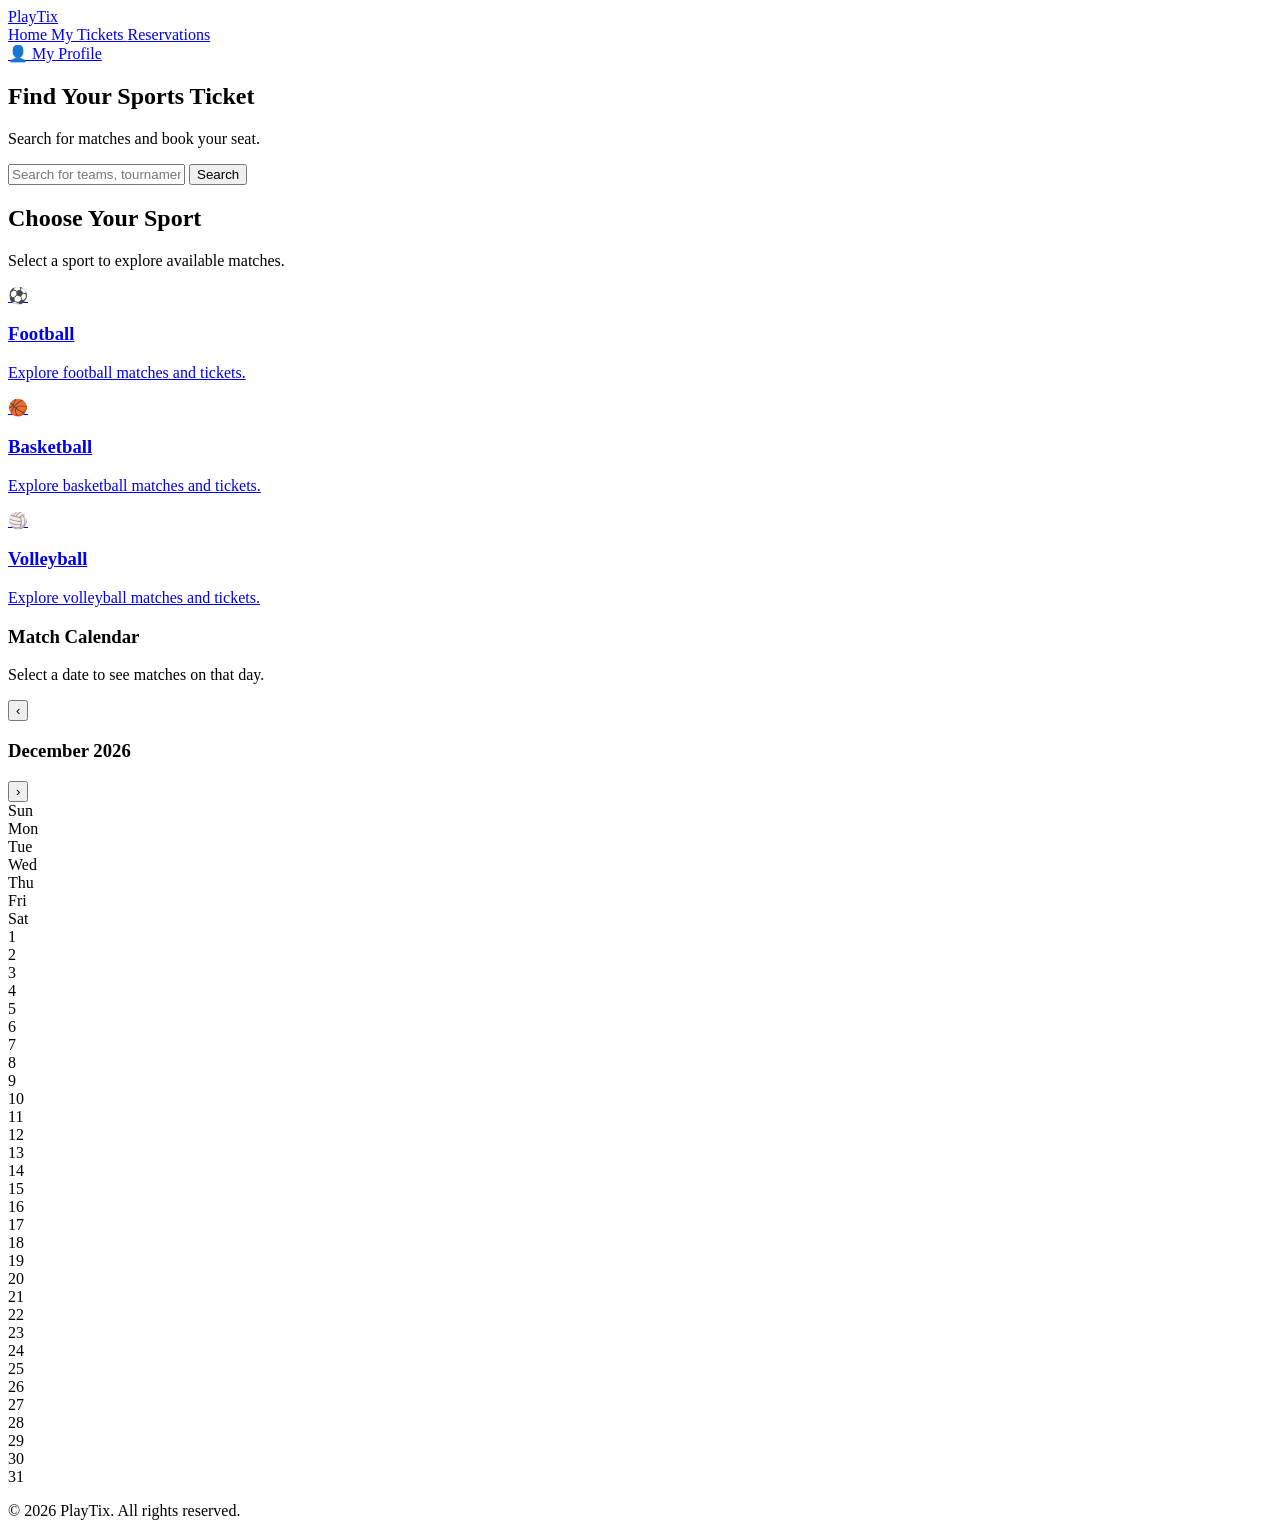
==== frontend/index.html @ 585004f7 "feat: add landing page with search bar and interactive calendar" ====
<!DOCTYPE html>
<html lang="en">
<head>
    <meta charset="UTF-8">
    <meta name="viewport" content="width=device-width, initial-scale=1.0">

    <title>PlayTix - Home</title>

    <link rel="stylesheet" href="css/style.css">
</head>

<body>

<!-- ================= HEADER ================= -->

<header class="main-header">

    <div class="header-content">

        <a href="index.html" class="logo">
            PlayTix
        </a>

        <nav class="main-nav">

            <a href="index.html" class="nav-link active">
                Home
            </a>

            <a href="tickets.html" class="nav-link">
                My Tickets
            </a>

            <a href="reservations.html" class="nav-link">
                Reservations
            </a>

        </nav>

        <a href="profile.html" class="profile-link" title="My Profile">

                <span class="profile-icon">
                    👤
                </span>

            <span>My Profile</span>

        </a>

    </div>

</header>


<!-- ================= MAIN ================= -->

<main class="home-container">

    <!-- Hero -->

    <section class="hero-section">

        <h1>
            Find Your Sports Ticket
        </h1>

        <p>
            Search for matches and book your seat.
        </p>

        <!-- Search -->

        <form class="search-bar" id="searchForm">

            <input
                    type="text"
                    id="searchInput"
                    placeholder="Search for teams, tournaments, stadiums..."
            >

            <button type="submit">
                Search
            </button>

        </form>

    </section>


    <!-- ================= SPORTS ================= -->

    <section class="sports-section">

        <div class="section-heading">

            <h2>
                Choose Your Sport
            </h2>

            <p>
                Select a sport to explore available matches.
            </p>

        </div>


        <div class="sports-grid">


            <!-- FOOTBALL -->

            <a
                    href="sports.html?sport=football"
                    class="sport-card"
            >

                <div class="sport-icon">
                    ⚽
                </div>

                <h3>
                    Football
                </h3>

                <p>
                    Explore football matches and tickets.
                </p>

            </a>


            <!-- BASKETBALL -->

            <a
                    href="sports.html?sport=basketball"
                    class="sport-card"
            >

                <div class="sport-icon">
                    🏀
                </div>

                <h3>
                    Basketball
                </h3>

                <p>
                    Explore basketball matches and tickets.
                </p>

            </a>


            <!-- VOLLEYBALL -->

            <a
                    href="sports.html?sport=volleyball"
                    class="sport-card"
            >

                <div class="sport-icon">
                    🏐
                </div>

                <h3>
                    Volleyball
                </h3>

                <p>
                    Explore volleyball matches and tickets.
                </p>

            </a>

        </div>

    </section>

    <!-- ================= MATCH CALENDAR ================= -->

    <section class="calendar-section">

        <div class="calendar-header">

            <div>

                <h3>
                    Match Calendar
                </h3>

                <p>
                    Select a date to see matches on that day.
                </p>

            </div>


            <div class="calendar-navigation">

                <button
                        type="button"
                        id="previousMonth"
                        class="calendar-nav-btn"
                >
                    ‹
                </button>


                <h3 id="currentMonth">
                    August 2026
                </h3>


                <button
                        type="button"
                        id="nextMonth"
                        class="calendar-nav-btn"
                >
                    ›
                </button>

            </div>

        </div>



        <div class="calendar">

            <!-- Weekdays -->

            <div class="calendar-weekdays">

                <div>Sun</div>
                <div>Mon</div>
                <div>Tue</div>
                <div>Wed</div>
                <div>Thu</div>
                <div>Fri</div>
                <div>Sat</div>

            </div>


            <!-- Days will be generated by JavaScript -->

            <div
                    id="calendarDays"
                    class="calendar-days"
            >

            </div>

        </div>

    </section>


</main>


<!-- ================= FOOTER ================= -->

<footer class="main-footer">

    <p>
        © 2026 PlayTix. All rights reserved.
    </p>

</footer>


<script>

    const searchForm =
        document.getElementById("searchForm");

    const searchInput =
        document.getElementById("searchInput");


    searchForm.addEventListener("submit", function (event) {

        event.preventDefault();

        const query =
            searchInput.value.trim();

        if (query === "") {
            return;
        }

        /*
         * Search API will be connected later.
         *
         * For now we simply store the search query
         * and move to the search page.
         */

        window.location.href =
            "results.html?search=" +
            encodeURIComponent(query);

    });

    /* =====================================================
    MATCH CALENDAR
    ===================================================== */

    const calendarDays =
        document.getElementById(
            "calendarDays"
        );

    const currentMonth =
        document.getElementById(
            "currentMonth"
        );

    const previousMonth =
        document.getElementById(
            "previousMonth"
        );

    const nextMonth =
        document.getElementById(
            "nextMonth"
        );

    /*

    * Start from the current date.
    */

    let calendarDate = new Date();

    /*

    * Month names.
    */

    const monthNames = [

        "January",
        "February",
        "March",
        "April",
        "May",
        "June",
        "July",
        "August",
        "September",
        "October",
        "November",
        "December"

    ];

    /*

    * Generate calendar.
    */

    function generateCalendar() {

        calendarDays.innerHTML = "";


        const year =
            calendarDate.getFullYear();


        const month =
            calendarDate.getMonth();


        /*
         * First day of current month.
         *
         * 0 = Sunday
         * 1 = Monday
         * ...
         * 6 = Saturday
         */

        const firstDay =
            new Date(
                year,
                month,
                1
            ).getDay();


        /*
         * Number of days in current month.
         */

        const numberOfDays =
            new Date(
                year,
                month + 1,
                0
            ).getDate();



        /*
         * Update month title.
         */

        currentMonth.textContent =
            monthNames[month] +
            " " +
            year;



        /*
         * Add empty cells before
         * the first day.
         */

        for (
            let i = 0;
            i < firstDay;
            i++
        ) {

            const emptyDay =
                document.createElement("div");

            emptyDay.classList.add(
                "calendar-day",
                "empty"
            );

            calendarDays.appendChild(
                emptyDay
            );

        }



        /*
         * Current date.
         */

        const today =
            new Date();


        const todayYear =
            today.getFullYear();


        const todayMonth =
            today.getMonth();


        const todayDate =
            today.getDate();



        /*
         * Generate actual days.
         */

        for (
            let day = 1;
            day <= numberOfDays;
            day++
        ) {

            const dayElement =
                document.createElement("div");


            dayElement.classList.add(
                "calendar-day"
            );


            dayElement.textContent =
                day;



            /*
             * Highlight today.
             */

            if (

                year === todayYear &&
                month === todayMonth &&
                day === todayDate

            ) {

                dayElement.classList.add(
                    "today"
                );

            }



            /*
             * Click on date.
             */

            dayElement.addEventListener(
                "click",
                function () {

                    /*
                     * Create date in YYYY-MM-DD
                     * format.
                     */

                    const selectedDate =
                        year +
                        "-" +
                        String(
                            month + 1
                        ).padStart(2, "0") +
                        "-" +
                        String(day)
                            .padStart(2, "0");


                    /*
                     * Send selected date
                     * to results.html.
                     *
                     * Example:
                     *
                     * results.html?date=2026-08-15
                     */

                    window.location.href =
                        "results.html?date=" +
                        selectedDate;

                }
            );


            calendarDays.appendChild(
                dayElement
            );

        }

    }

    /* =====================================================
    PREVIOUS MONTH
    ===================================================== */

    previousMonth.addEventListener(
        "click",
        function () {

            calendarDate.setMonth(
                calendarDate.getMonth() - 1
            );

            generateCalendar();

        }

    );

    /* =====================================================
    NEXT MONTH
    ===================================================== */

    nextMonth.addEventListener(
        "click",
        function () {

            calendarDate.setMonth(
                calendarDate.getMonth() + 1
            );

            generateCalendar();

        }

    );

    /* =====================================================
    INITIALIZE
    ===================================================== */

    generateCalendar();
</script>

</body>
</html>
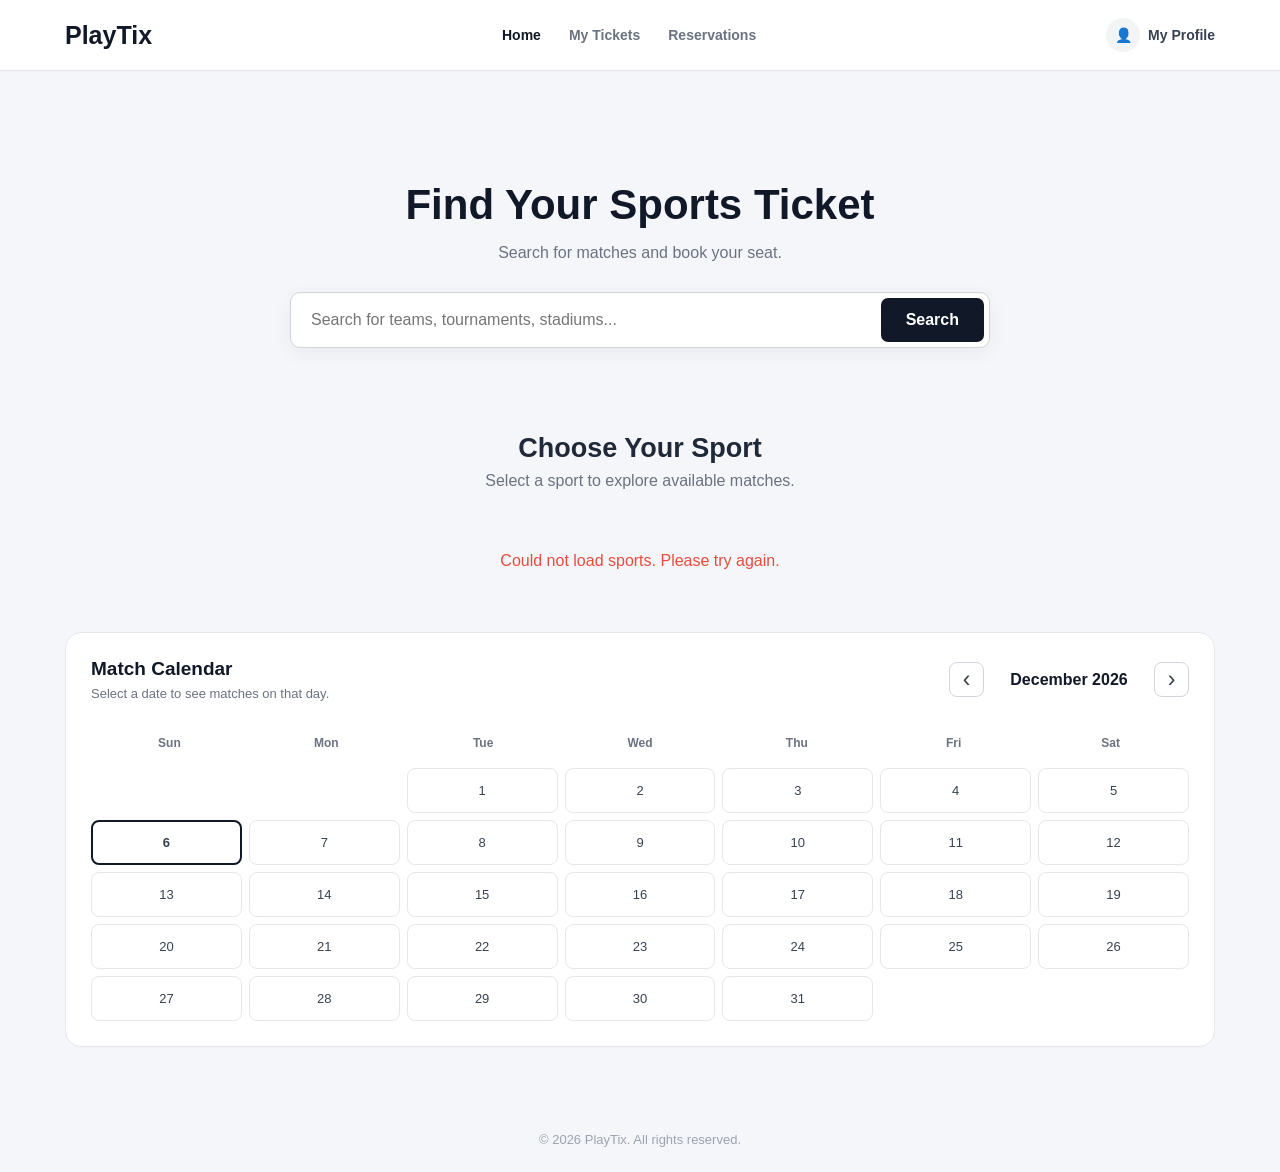
==== commit 12c9cc27: "feat(homepage): integrate sports listing with backend API" ====
--- a/frontend/index.html
+++ b/frontend/index.html
@@ -106,71 +106,11 @@
 
         <div class="sports-grid">
 
-
-            <!-- FOOTBALL -->
-
-            <a
-                    href="sports.html?sport=football"
-                    class="sport-card"
-            >
-
-                <div class="sport-icon">
-                    ⚽
-                </div>
-
-                <h3>
-                    Football
-                </h3>
-
-                <p>
-                    Explore football matches and tickets.
-                </p>
-
-            </a>
-
-
-            <!-- BASKETBALL -->
-
-            <a
-                    href="sports.html?sport=basketball"
-                    class="sport-card"
-            >
-
-                <div class="sport-icon">
-                    🏀
-                </div>
-
-                <h3>
-                    Basketball
-                </h3>
-
-                <p>
-                    Explore basketball matches and tickets.
-                </p>
-
-            </a>
-
-
-            <!-- VOLLEYBALL -->
-
-            <a
-                    href="sports.html?sport=volleyball"
-                    class="sport-card"
-            >
-
-                <div class="sport-icon">
-                    🏐
-                </div>
-
-                <h3>
-                    Volleyball
-                </h3>
-
-                <p>
-                    Explore volleyball matches and tickets.
-                </p>
-
-            </a>
+            <!-- Sports are generated by JavaScript -->
+
+            <div id="sportsLoading" style="text-align: center; padding: 2rem; grid-column: 1 / -1;">
+                Loading sports...
+            </div>
 
         </div>
 
@@ -270,334 +210,7 @@
 </footer>
 
 
-<script>
-
-    const searchForm =
-        document.getElementById("searchForm");
-
-    const searchInput =
-        document.getElementById("searchInput");
-
-
-    searchForm.addEventListener("submit", function (event) {
-
-        event.preventDefault();
-
-        const query =
-            searchInput.value.trim();
-
-        if (query === "") {
-            return;
-        }
-
-        /*
-         * Search API will be connected later.
-         *
-         * For now we simply store the search query
-         * and move to the search page.
-         */
-
-        window.location.href =
-            "results.html?search=" +
-            encodeURIComponent(query);
-
-    });
-
-    /* =====================================================
-    MATCH CALENDAR
-    ===================================================== */
-
-    const calendarDays =
-        document.getElementById(
-            "calendarDays"
-        );
-
-    const currentMonth =
-        document.getElementById(
-            "currentMonth"
-        );
-
-    const previousMonth =
-        document.getElementById(
-            "previousMonth"
-        );
-
-    const nextMonth =
-        document.getElementById(
-            "nextMonth"
-        );
-
-    /*
-
-    * Start from the current date.
-    */
-
-    let calendarDate = new Date();
-
-    /*
-
-    * Month names.
-    */
-
-    const monthNames = [
-
-        "January",
-        "February",
-        "March",
-        "April",
-        "May",
-        "June",
-        "July",
-        "August",
-        "September",
-        "October",
-        "November",
-        "December"
-
-    ];
-
-    /*
-
-    * Generate calendar.
-    */
-
-    function generateCalendar() {
-
-        calendarDays.innerHTML = "";
-
-
-        const year =
-            calendarDate.getFullYear();
-
-
-        const month =
-            calendarDate.getMonth();
-
-
-        /*
-         * First day of current month.
-         *
-         * 0 = Sunday
-         * 1 = Monday
-         * ...
-         * 6 = Saturday
-         */
-
-        const firstDay =
-            new Date(
-                year,
-                month,
-                1
-            ).getDay();
-
-
-        /*
-         * Number of days in current month.
-         */
-
-        const numberOfDays =
-            new Date(
-                year,
-                month + 1,
-                0
-            ).getDate();
-
-
-
-        /*
-         * Update month title.
-         */
-
-        currentMonth.textContent =
-            monthNames[month] +
-            " " +
-            year;
-
-
-
-        /*
-         * Add empty cells before
-         * the first day.
-         */
-
-        for (
-            let i = 0;
-            i < firstDay;
-            i++
-        ) {
-
-            const emptyDay =
-                document.createElement("div");
-
-            emptyDay.classList.add(
-                "calendar-day",
-                "empty"
-            );
-
-            calendarDays.appendChild(
-                emptyDay
-            );
-
-        }
-
-
-
-        /*
-         * Current date.
-         */
-
-        const today =
-            new Date();
-
-
-        const todayYear =
-            today.getFullYear();
-
-
-        const todayMonth =
-            today.getMonth();
-
-
-        const todayDate =
-            today.getDate();
-
-
-
-        /*
-         * Generate actual days.
-         */
-
-        for (
-            let day = 1;
-            day <= numberOfDays;
-            day++
-        ) {
-
-            const dayElement =
-                document.createElement("div");
-
-
-            dayElement.classList.add(
-                "calendar-day"
-            );
-
-
-            dayElement.textContent =
-                day;
-
-
-
-            /*
-             * Highlight today.
-             */
-
-            if (
-
-                year === todayYear &&
-                month === todayMonth &&
-                day === todayDate
-
-            ) {
-
-                dayElement.classList.add(
-                    "today"
-                );
-
-            }
-
-
-
-            /*
-             * Click on date.
-             */
-
-            dayElement.addEventListener(
-                "click",
-                function () {
-
-                    /*
-                     * Create date in YYYY-MM-DD
-                     * format.
-                     */
-
-                    const selectedDate =
-                        year +
-                        "-" +
-                        String(
-                            month + 1
-                        ).padStart(2, "0") +
-                        "-" +
-                        String(day)
-                            .padStart(2, "0");
-
-
-                    /*
-                     * Send selected date
-                     * to results.html.
-                     *
-                     * Example:
-                     *
-                     * results.html?date=2026-08-15
-                     */
-
-                    window.location.href =
-                        "results.html?date=" +
-                        selectedDate;
-
-                }
-            );
-
-
-            calendarDays.appendChild(
-                dayElement
-            );
-
-        }
-
-    }
-
-    /* =====================================================
-    PREVIOUS MONTH
-    ===================================================== */
-
-    previousMonth.addEventListener(
-        "click",
-        function () {
-
-            calendarDate.setMonth(
-                calendarDate.getMonth() - 1
-            );
-
-            generateCalendar();
-
-        }
-
-    );
-
-    /* =====================================================
-    NEXT MONTH
-    ===================================================== */
-
-    nextMonth.addEventListener(
-        "click",
-        function () {
-
-            calendarDate.setMonth(
-                calendarDate.getMonth() + 1
-            );
-
-            generateCalendar();
-
-        }
-
-    );
-
-    /* =====================================================
-    INITIALIZE
-    ===================================================== */
-
-    generateCalendar();
-</script>
+<script src="js/index.js"></script>
 
 </body>
 </html>
--- a/frontend/css/style.css
+++ b/frontend/css/style.css
@@ -0,0 +1,2811 @@
+/* =========================
+   RESET
+========================= */
+
+* {
+    margin: 0;
+    padding: 0;
+    box-sizing: border-box;
+}
+
+body {
+    font-family: Arial, Helvetica, sans-serif;
+    background-color: #f5f6fa;
+    color: #1f2937;
+}
+
+a {
+    text-decoration: none;
+    color: inherit;
+}
+
+button,
+input,
+select {
+    font: inherit;
+}
+
+
+/* =========================
+   AUTH PAGES
+========================= */
+
+.auth-page {
+    min-height: 100vh;
+    display: flex;
+    justify-content: center;
+    align-items: center;
+    padding: 30px;
+    background: #f5f6fa;
+}
+
+.auth-container {
+    width: 100%;
+    max-width: 470px;
+}
+
+.auth-card {
+    background: white;
+    padding: 40px;
+    border-radius: 16px;
+    box-shadow: 0 10px 35px rgba(0, 0, 0, 0.08);
+}
+
+.brand {
+    text-align: center;
+    margin-bottom: 30px;
+}
+
+.brand h1 {
+    font-size: 32px;
+    color: #111827;
+    margin-bottom: 6px;
+}
+
+.brand p {
+    color: #6b7280;
+    font-size: 14px;
+}
+
+.auth-card h2 {
+    text-align: center;
+    font-size: 25px;
+    margin-bottom: 8px;
+}
+
+.auth-subtitle {
+    text-align: center;
+    color: #6b7280;
+    margin-bottom: 28px;
+}
+
+.form-group {
+    margin-bottom: 18px;
+}
+
+.form-group label {
+    display: block;
+    margin-bottom: 7px;
+    font-weight: 600;
+    font-size: 14px;
+}
+
+.form-group input,
+.form-group select {
+    width: 100%;
+    padding: 12px 14px;
+    border: 1px solid #d1d5db;
+    border-radius: 8px;
+    outline: none;
+    background: white;
+    transition: border-color 0.2s;
+}
+
+.form-group input:focus,
+.form-group select:focus {
+    border-color: #111827;
+}
+
+.form-row {
+    display: grid;
+    grid-template-columns: 1fr 1fr;
+    gap: 15px;
+}
+
+.primary-btn {
+    width: 100%;
+    padding: 13px;
+    margin-top: 5px;
+    border: none;
+    border-radius: 8px;
+    background: #111827;
+    color: white;
+    font-weight: 600;
+    cursor: pointer;
+    transition: 0.2s;
+}
+
+.primary-btn:hover {
+    background: #374151;
+}
+
+.auth-switch {
+    text-align: center;
+    margin-top: 22px;
+    color: #6b7280;
+    font-size: 14px;
+}
+
+.auth-switch a {
+    color: #111827;
+    font-weight: 600;
+}
+
+
+/* =========================
+   HEADER
+========================= */
+
+.main-header {
+    background: white;
+    border-bottom: 1px solid #e5e7eb;
+}
+
+.header-content {
+    max-width: 1200px;
+    margin: 0 auto;
+    padding: 18px 25px;
+
+    display: flex;
+    align-items: center;
+    justify-content: space-between;
+}
+
+.logo {
+    font-size: 25px;
+    font-weight: 800;
+    color: #111827;
+}
+
+.main-nav {
+    display: flex;
+    gap: 28px;
+}
+
+.nav-link {
+    color: #6b7280;
+    font-size: 14px;
+    font-weight: 600;
+}
+
+.nav-link:hover,
+.nav-link.active {
+    color: #111827;
+}
+
+.profile-link {
+    display: flex;
+    align-items: center;
+    gap: 8px;
+
+    font-size: 14px;
+    font-weight: 600;
+
+    color: #374151;
+}
+
+.profile-icon {
+    width: 34px;
+    height: 34px;
+
+    display: flex;
+    justify-content: center;
+    align-items: center;
+
+    border-radius: 50%;
+    background: #f3f4f6;
+}
+
+
+/* =========================
+   HOME
+========================= */
+
+.home-container {
+    max-width: 1200px;
+    margin: 0 auto;
+    padding: 60px 25px;
+}
+
+.hero-section {
+    text-align: center;
+    padding: 50px 20px 65px;
+}
+
+.hero-section h1 {
+    font-size: 42px;
+    color: #111827;
+    margin-bottom: 15px;
+}
+
+.hero-section p {
+    color: #6b7280;
+    margin-bottom: 30px;
+}
+
+
+/* =========================
+   SEARCH
+========================= */
+
+.search-bar {
+    max-width: 700px;
+    margin: 0 auto;
+
+    display: flex;
+
+    background: white;
+    border: 1px solid #d1d5db;
+    border-radius: 10px;
+
+    padding: 5px;
+
+    box-shadow: 0 5px 20px rgba(0, 0, 0, 0.05);
+}
+
+.search-bar input {
+    flex: 1;
+
+    border: none;
+    outline: none;
+
+    padding: 13px 15px;
+
+    background: transparent;
+}
+
+.search-bar button {
+    border: none;
+    border-radius: 7px;
+
+    padding: 0 25px;
+
+    background: #111827;
+    color: white;
+
+    font-weight: 600;
+
+    cursor: pointer;
+}
+
+.search-bar button:hover {
+    background: #374151;
+}
+
+
+/* =========================
+   SPORTS
+========================= */
+
+.sports-section {
+    margin-top: 20px;
+}
+
+.section-heading {
+    text-align: center;
+    margin-bottom: 30px;
+}
+
+.section-heading h2 {
+    font-size: 27px;
+    margin-bottom: 8px;
+}
+
+.section-heading p {
+    color: #6b7280;
+}
+
+.sports-grid {
+    display: grid;
+    grid-template-columns: repeat(3, 1fr);
+    gap: 25px;
+}
+
+.sport-card {
+    background: white;
+    border: 1px solid #e5e7eb;
+    border-radius: 14px;
+
+    padding: 35px 25px;
+
+    text-align: center;
+
+    transition:
+            transform 0.2s,
+            box-shadow 0.2s,
+            border-color 0.2s;
+}
+
+.sport-card:hover {
+    transform: translateY(-5px);
+
+    border-color: #d1d5db;
+
+    box-shadow: 0 12px 30px rgba(0, 0, 0, 0.08);
+}
+
+.sport-icon {
+    font-size: 55px;
+    margin-bottom: 20px;
+}
+
+.sport-card h3 {
+    font-size: 21px;
+    margin-bottom: 10px;
+}
+
+.sport-card p {
+    color: #6b7280;
+    font-size: 14px;
+    line-height: 1.6;
+}
+
+
+/* =========================
+   FOOTER
+========================= */
+
+.main-footer {
+    text-align: center;
+    padding: 25px;
+
+    color: #9ca3af;
+    font-size: 13px;
+}
+
+
+/* =========================
+   RESPONSIVE
+========================= */
+
+@media (max-width: 768px) {
+
+    .header-content {
+        flex-wrap: wrap;
+        gap: 15px;
+    }
+
+    .main-nav {
+        order: 3;
+        width: 100%;
+        justify-content: center;
+    }
+
+    .hero-section h1 {
+        font-size: 32px;
+    }
+
+    .sports-grid {
+        grid-template-columns: 1fr;
+    }
+
+    .form-row {
+        grid-template-columns: 1fr;
+        gap: 0;
+    }
+
+}
+
+@media (max-width: 500px) {
+
+    .auth-card {
+        padding: 25px;
+    }
+
+    .auth-page {
+        padding: 15px;
+    }
+
+    .search-bar {
+        flex-direction: column;
+        gap: 5px;
+        border: none;
+        box-shadow: none;
+        background: transparent;
+    }
+
+    .search-bar input {
+        background: white;
+        border: 1px solid #d1d5db;
+        border-radius: 8px;
+    }
+
+    .search-bar button {
+        padding: 12px;
+    }
+
+}
+
+/* ==========================================================
+   PROFILE PAGE
+========================================================== */
+
+.profile-container {
+    max-width: 900px;
+    margin: 40px auto;
+    padding: 20px;
+}
+
+/* Wallet */
+
+.wallet-card {
+    background: #111827;
+    color: white;
+    border-radius: 15px;
+    padding: 30px;
+    text-align: center;
+    margin-bottom: 35px;
+    box-shadow: 0 8px 20px rgba(0,0,0,.15);
+}
+
+.wallet-card h3 {
+    font-size: 18px;
+    margin-bottom: 10px;
+    font-weight: 500;
+}
+
+.wallet-card h1 {
+    font-size: 40px;
+    font-weight: bold;
+}
+
+/* Profile */
+
+.profile-card {
+    background: white;
+    padding: 35px;
+    border-radius: 15px;
+    text-align: center;
+    margin-bottom: 30px;
+    box-shadow: 0 8px 20px rgba(0,0,0,.08);
+}
+
+.profile-image {
+    margin-bottom: 20px;
+}
+
+.profile-image img {
+    width: 140px;
+    height: 140px;
+    object-fit: cover;
+    border-radius: 50%;
+    border: 5px solid #e5e7eb;
+}
+
+.profile-card h2 {
+    margin-bottom: 18px;
+    color: #111827;
+}
+
+/* Edit Button */
+
+.edit-btn {
+    padding: 10px 25px;
+    border: none;
+    border-radius: 8px;
+    background: #111827;
+    color: white;
+    cursor: pointer;
+    transition: .2s;
+}
+
+.edit-btn:hover {
+    background: #374151;
+}
+
+/* User Information */
+
+.info-card {
+    background: white;
+    border-radius: 15px;
+    padding: 30px;
+    margin-bottom: 35px;
+    box-shadow: 0 8px 20px rgba(0,0,0,.08);
+}
+
+.info-card h3 {
+    text-align: center;
+    margin-bottom: 25px;
+    color: #111827;
+}
+
+.info-row {
+    display: flex;
+    justify-content: space-between;
+    align-items: center;
+
+    padding: 15px 0;
+
+    border-bottom: 1px solid #e5e7eb;
+}
+
+.info-row:last-child {
+    border-bottom: none;
+}
+
+.label {
+    font-weight: bold;
+    color: #374151;
+}
+
+/* Menu */
+
+.menu-grid {
+    display: grid;
+    grid-template-columns: repeat(2,1fr);
+    gap: 25px;
+
+    margin-bottom: 35px;
+}
+
+.menu-card {
+    background: white;
+
+    border-radius: 15px;
+
+    padding: 35px;
+
+    text-align: center;
+
+    border: 1px solid #e5e7eb;
+
+    transition: .25s;
+}
+
+.menu-card:hover {
+    transform: translateY(-5px);
+
+    box-shadow: 0 12px 30px rgba(0,0,0,.08);
+
+    border-color: #d1d5db;
+}
+
+.menu-icon {
+    font-size: 55px;
+    margin-bottom: 15px;
+}
+
+.menu-card h3 {
+    color: #111827;
+    margin-bottom: 10px;
+}
+
+.menu-card p {
+    color: #6b7280;
+    font-size: 14px;
+    line-height: 1.6;
+}
+
+/* Logout */
+
+.logout-section {
+    text-align: center;
+    margin-bottom: 50px;
+}
+
+.logout-btn {
+    background: #dc2626;
+    color: white;
+
+    border: none;
+
+    border-radius: 8px;
+
+    padding: 12px 40px;
+
+    cursor: pointer;
+
+    font-weight: bold;
+
+    transition: .2s;
+}
+
+.logout-btn:hover {
+    background: #b91c1c;
+}
+
+/* ==========================================================
+   RESPONSIVE PROFILE
+========================================================== */
+
+@media (max-width:768px){
+
+    .profile-container{
+        padding:15px;
+    }
+
+    .menu-grid{
+        grid-template-columns:1fr;
+    }
+
+    .info-row{
+        flex-direction:column;
+        align-items:flex-start;
+        gap:6px;
+    }
+
+    .wallet-card h1{
+        font-size:30px;
+    }
+
+    .profile-image img{
+        width:110px;
+        height:110px;
+    }
+
+}
+
+/* ==========================================================
+   TICKETS & REPORTS PAGES
+========================================================== */
+
+
+/* ================= PAGE CONTAINER ================= */
+
+.page-container {
+    max-width: 1100px;
+    margin: 40px auto;
+    padding: 20px;
+}
+
+
+/* ================= PAGE HEADER ================= */
+
+.page-header {
+    display: flex;
+    justify-content: space-between;
+    align-items: center;
+
+    gap: 25px;
+
+    margin-bottom: 35px;
+}
+
+.page-header h1 {
+    margin-bottom: 8px;
+
+    color: #111827;
+
+    font-size: 32px;
+}
+
+.page-header p {
+    color: #6b7280;
+
+    margin: 0;
+
+    line-height: 1.6;
+}
+
+
+/* ================= TICKET LIST ================= */
+
+.ticket-list {
+    display: flex;
+    flex-direction: column;
+
+    gap: 25px;
+}
+
+
+/* ================= TICKET CARD ================= */
+
+.ticket-card {
+    background: #ffffff;
+
+    border-radius: 15px;
+
+    padding: 28px;
+
+    border: 1px solid #e5e7eb;
+
+    box-shadow: 0 8px 20px rgba(0, 0, 0, 0.06);
+
+    transition: 0.25s;
+}
+
+.ticket-card:hover {
+    transform: translateY(-3px);
+
+    box-shadow: 0 12px 28px rgba(0, 0, 0, 0.09);
+}
+
+
+/* ================= TICKET HEADER ================= */
+
+.ticket-header {
+    display: flex;
+
+    justify-content: space-between;
+
+    align-items: flex-start;
+
+    gap: 20px;
+
+    padding-bottom: 20px;
+
+    border-bottom: 1px solid #e5e7eb;
+
+    margin-bottom: 20px;
+}
+
+.ticket-header h2 {
+    margin: 0 0 8px;
+
+    color: #111827;
+
+    font-size: 21px;
+}
+
+.ticket-id {
+    margin: 0;
+
+    color: #6b7280;
+
+    font-size: 14px;
+}
+
+
+/* ================= TICKET USER ================= */
+
+.ticket-user {
+    display: flex;
+
+    align-items: center;
+
+    gap: 10px;
+
+    margin-bottom: 20px;
+
+    padding: 12px 15px;
+
+    background: #f9fafb;
+
+    border-radius: 8px;
+
+    color: #374151;
+}
+
+.ticket-user strong {
+    color: #111827;
+}
+
+
+/* ================= TICKET INFORMATION ================= */
+
+.ticket-info {
+    display: grid;
+
+    grid-template-columns: repeat(2, 1fr);
+
+    gap: 0 35px;
+
+    margin-bottom: 25px;
+}
+
+.ticket-info-item {
+    display: flex;
+
+    justify-content: space-between;
+
+    gap: 15px;
+
+    padding: 13px 0;
+
+    border-bottom: 1px solid #f0f0f0;
+
+    color: #374151;
+
+    font-size: 14px;
+}
+
+.info-label {
+    font-weight: bold;
+
+    color: #6b7280;
+}
+
+
+/* ================= TICKET FOOTER ================= */
+
+.ticket-footer {
+    display: flex;
+
+    justify-content: space-between;
+
+    align-items: center;
+
+    gap: 20px;
+
+    padding-top: 20px;
+
+    border-top: 1px solid #e5e7eb;
+}
+
+.ticket-purchase-date {
+    color: #6b7280;
+
+    font-size: 13px;
+}
+
+
+/* ================= TICKET ACTIONS ================= */
+
+.ticket-actions {
+    display: flex;
+
+    gap: 10px;
+
+    align-items: center;
+}
+
+
+/* ================= STATUS BADGES ================= */
+
+.status-badge {
+    display: inline-flex;
+
+    align-items: center;
+
+    justify-content: center;
+
+    padding: 6px 12px;
+
+    border-radius: 20px;
+
+    font-size: 12px;
+
+    font-weight: bold;
+
+    white-space: nowrap;
+}
+
+.status-active {
+    background: #dcfce7;
+
+    color: #166534;
+}
+
+.status-used {
+    background: #e5e7eb;
+
+    color: #374151;
+}
+
+.status-cancelled {
+    background: #fee2e2;
+
+    color: #991b1b;
+}
+
+.status-pending {
+    background: #fef3c7;
+
+    color: #92400e;
+}
+
+.status-resolved {
+    background: #dcfce7;
+
+    color: #166534;
+}
+
+
+/* ================= BUTTONS ================= */
+
+.primary-btn {
+    display: inline-flex;
+
+    justify-content: center;
+
+    align-items: center;
+
+    border: none;
+
+    border-radius: 8px;
+
+    padding: 11px 20px;
+
+    background: #111827;
+
+    color: #ffffff;
+
+    font-size: 14px;
+
+    font-weight: bold;
+
+    cursor: pointer;
+
+    transition: 0.2s;
+}
+
+.primary-btn:hover {
+    background: #374151;
+}
+
+
+/* ================= EDIT BUTTON ================= */
+
+.ticket-actions .edit-btn {
+    display: inline-flex;
+
+    align-items: center;
+
+    justify-content: center;
+
+    padding: 9px 18px;
+
+    border-radius: 8px;
+
+    background: #111827;
+
+    color: #ffffff;
+
+    text-decoration: none;
+
+    font-size: 13px;
+
+    font-weight: bold;
+
+    transition: 0.2s;
+}
+
+.ticket-actions .edit-btn:hover {
+    background: #374151;
+}
+
+
+/* ================= CANCEL BUTTON ================= */
+
+.ticket-actions .cancel-btn,
+.cancel-btn {
+    display: inline-flex;
+
+    align-items: center;
+
+    justify-content: center;
+
+    padding: 9px 18px;
+
+    border-radius: 8px;
+
+    border: none;
+
+    background: #dc2626;
+
+    color: #ffffff;
+
+    text-decoration: none;
+
+    font-size: 13px;
+
+    font-weight: bold;
+
+    cursor: pointer;
+
+    transition: 0.2s;
+}
+
+.ticket-actions .cancel-btn:hover,
+.cancel-btn:hover {
+    background: #b91c1c;
+}
+
+
+/* Disabled cancel */
+
+.cancel-btn.disabled {
+    background: #d1d5db;
+
+    color: #6b7280;
+
+    cursor: not-allowed;
+
+    pointer-events: none;
+}
+
+
+/* ==========================================================
+   REPORTS
+========================================================== */
+
+
+/* ================= REPORT LIST ================= */
+
+.reports-list {
+    display: flex;
+
+    flex-direction: column;
+
+    gap: 25px;
+}
+
+
+/* ================= REPORT CARD ================= */
+
+.report-card {
+    background: #ffffff;
+
+    border-radius: 15px;
+
+    padding: 28px;
+
+    border: 1px solid #e5e7eb;
+
+    box-shadow: 0 8px 20px rgba(0, 0, 0, 0.06);
+
+    transition: 0.25s;
+}
+
+.report-card:hover {
+    transform: translateY(-3px);
+
+    box-shadow: 0 12px 28px rgba(0, 0, 0, 0.09);
+}
+
+
+/* ================= REPORT HEADER ================= */
+
+.report-card-header {
+    display: flex;
+
+    justify-content: space-between;
+
+    align-items: flex-start;
+
+    gap: 20px;
+
+    padding-bottom: 20px;
+
+    margin-bottom: 20px;
+
+    border-bottom: 1px solid #e5e7eb;
+}
+
+.report-card-header h2 {
+    margin: 0 0 8px;
+
+    color: #111827;
+
+    font-size: 21px;
+}
+
+.report-date {
+    color: #6b7280;
+
+    font-size: 13px;
+}
+
+
+/* ================= REPORT USER ================= */
+
+.report-user {
+    display: flex;
+
+    align-items: center;
+
+    gap: 10px;
+
+    padding: 12px 15px;
+
+    margin-bottom: 22px;
+
+    border-radius: 8px;
+
+    background: #f9fafb;
+
+    color: #374151;
+}
+
+.report-user strong {
+    color: #111827;
+}
+
+
+/* ================= REPORT CONTENT ================= */
+
+.report-content {
+    display: flex;
+
+    flex-direction: column;
+
+    gap: 20px;
+}
+
+.report-field {
+    display: flex;
+
+    flex-direction: column;
+
+    gap: 8px;
+}
+
+.report-label {
+    font-size: 13px;
+
+    font-weight: bold;
+
+    color: #6b7280;
+}
+
+.report-field p {
+    margin: 0;
+
+    color: #374151;
+
+    line-height: 1.7;
+
+    font-size: 14px;
+}
+
+.no-response {
+    color: #9ca3af !important;
+
+    font-style: italic;
+}
+
+
+/* ================= NEW REPORT ================= */
+
+.new-report-card {
+    background: #ffffff;
+
+    border-radius: 15px;
+
+    padding: 30px;
+
+    margin-bottom: 30px;
+
+    border: 1px solid #e5e7eb;
+
+    box-shadow: 0 8px 20px rgba(0, 0, 0, 0.06);
+}
+
+
+/* ================= FORM HEADER ================= */
+
+.form-header {
+    display: flex;
+
+    justify-content: space-between;
+
+    align-items: center;
+
+    margin-bottom: 25px;
+
+    padding-bottom: 15px;
+
+    border-bottom: 1px solid #e5e7eb;
+}
+
+.form-header h2 {
+    margin: 0;
+
+    color: #111827;
+
+    font-size: 21px;
+}
+
+
+/* ================= CLOSE BUTTON ================= */
+
+.close-btn {
+    border: none;
+
+    background: transparent;
+
+    color: #6b7280;
+
+    font-size: 28px;
+
+    cursor: pointer;
+
+    line-height: 1;
+
+    transition: 0.2s;
+}
+
+.close-btn:hover {
+    color: #111827;
+}
+
+
+/* ================= FORM GROUP ================= */
+
+.form-group {
+    display: flex;
+
+    flex-direction: column;
+
+    gap: 8px;
+
+    margin-bottom: 20px;
+}
+
+.form-group label {
+    color: #374151;
+
+    font-size: 14px;
+
+    font-weight: bold;
+}
+
+
+/* ================= INPUTS ================= */
+
+.form-group input,
+.form-group textarea {
+    width: 100%;
+
+    box-sizing: border-box;
+
+    padding: 12px 14px;
+
+    border: 1px solid #d1d5db;
+
+    border-radius: 8px;
+
+    background: #ffffff;
+
+    color: #111827;
+
+    font-family: inherit;
+
+    font-size: 14px;
+
+    outline: none;
+
+    transition: 0.2s;
+}
+
+.form-group input:focus,
+.form-group textarea:focus {
+    border-color: #111827;
+
+    box-shadow: 0 0 0 3px rgba(17, 24, 39, 0.08);
+}
+
+.form-group textarea {
+    resize: vertical;
+
+    min-height: 130px;
+}
+
+
+/* Automatically generated date */
+
+#reportTime {
+    background: #f3f4f6;
+
+    color: #6b7280;
+
+    cursor: not-allowed;
+}
+
+
+/* ================= REPORT ACTIONS ================= */
+
+.report-actions {
+    display: flex;
+
+    justify-content: flex-end;
+
+    gap: 10px;
+
+    padding-top: 20px;
+
+    margin-top: 25px;
+
+    border-top: 1px solid #e5e7eb;
+}
+
+
+/* ================= ADMIN RESPONSE ================= */
+
+.admin-response {
+    width: 100%;
+
+    box-sizing: border-box;
+
+    padding: 13px 14px;
+
+    border: 1px solid #d1d5db;
+
+    border-radius: 8px;
+
+    resize: vertical;
+
+    min-height: 120px;
+
+    background: #ffffff;
+
+    color: #111827;
+
+    font-family: inherit;
+
+    font-size: 14px;
+
+    line-height: 1.6;
+
+    outline: none;
+
+    transition: 0.2s;
+}
+
+.admin-response:focus {
+    border-color: #111827;
+
+    box-shadow: 0 0 0 3px rgba(17, 24, 39, 0.08);
+}
+
+
+/* ================= SAVE RESPONSE ================= */
+
+.save-response-btn {
+    min-width: 150px;
+}
+
+
+/* ================= ADMIN STATUS ================= */
+
+.status-select {
+    padding: 7px 12px;
+
+    border-radius: 20px;
+
+    border: 1px solid #d1d5db;
+
+    background: #fef3c7;
+
+    color: #92400e;
+
+    font-size: 12px;
+
+    font-weight: bold;
+
+    cursor: pointer;
+
+    outline: none;
+}
+
+.status-select:focus {
+    border-color: #111827;
+}
+
+
+/* ==========================================================
+   RESPONSIVE
+========================================================== */
+
+@media (max-width: 768px) {
+
+    .page-container {
+        margin: 25px auto;
+
+        padding: 15px;
+    }
+
+
+    .page-header {
+        flex-direction: column;
+
+        align-items: flex-start;
+    }
+
+
+    .page-header h1 {
+        font-size: 27px;
+    }
+
+
+    .ticket-card,
+    .report-card,
+    .new-report-card {
+        padding: 20px;
+    }
+
+
+    .ticket-header,
+    .ticket-footer,
+    .report-card-header {
+        flex-direction: column;
+
+        align-items: flex-start;
+    }
+
+
+    .ticket-info {
+        grid-template-columns: 1fr;
+    }
+
+
+    .ticket-actions {
+        width: 100%;
+    }
+
+
+    .ticket-actions .edit-btn,
+    .ticket-actions .cancel-btn {
+        flex: 1;
+    }
+
+
+    .report-actions {
+        justify-content: stretch;
+    }
+
+
+    .save-response-btn {
+        width: 100%;
+    }
+
+
+    .add-report-btn {
+        width: 100%;
+    }
+
+}
+
+/* ==========================================================
+SEARCH RESULTS
+========================================================== */
+
+/* ================= STADIUM FACILITIES ================= */
+.stadium-facilities {
+    display: flex;
+    flex-direction: column;
+    gap: 12px;
+    padding: 18px;
+    margin-bottom: 25px;
+    background: #f9fafb;
+    border-radius: 10px;
+    border: 1px solid #e5e7eb;
+}
+
+.facility-list {
+    display: flex;
+    flex-wrap: wrap;
+    gap: 8px;
+}
+
+.facility-tag {
+    display: inline-flex;
+    align-items: center;
+    padding: 6px 11px;
+    border-radius: 20px;
+    background: #ffffff;
+    border: 1px solid #d1d5db;
+    color: #374151;
+    font-size: 12px;
+}
+
+/* ================= BOOKING SECTION ================= */
+.ticket-booking-section {
+    display: grid;
+    grid-template-columns: 1fr auto auto;
+    align-items: end;
+    gap: 20px;
+    padding-top: 25px;
+    border-top: 1px solid #e5e7eb;
+}
+
+.ticket-booking-section .form-group {
+    margin: 0;
+}
+
+.selected-ticket-price {
+    display: flex;
+    flex-direction: column;
+    gap: 8px;
+    min-width: 150px;
+}
+
+.selected-ticket-price strong {
+    color: #111827;
+    font-size: 18px;
+}
+
+.reserve-btn {
+    min-width: 120px;
+    height: 44px;
+}
+
+.reserve-btn.disabled,
+.reserve-btn:disabled {
+    background: #d1d5db;
+    color: #6b7280;
+    cursor: not-allowed;
+    pointer-events: none;
+}
+
+/* ================= NO RESULTS ================= */
+.no-search-results {
+    text-align: center;
+    padding: 60px 20px;
+    background: #ffffff;
+    border: 1px solid #e5e7eb;
+    border-radius: 15px;
+}
+
+.no-search-results h2 {
+    margin-bottom: 10px;
+    color: #111827;
+}
+
+.no-search-results p {
+    margin-bottom: 25px;
+    color: #6b7280;
+}
+
+/* ================= RESPONSIVE ================= */
+@media (max-width: 768px) {
+    .ticket-booking-section {
+        grid-template-columns: 1fr;
+        align-items: stretch;
+    }
+
+    .selected-ticket-price {
+        min-width: 0;
+    }
+
+    .reserve-btn {
+        width: 100%;
+    }
+}
+
+/* ==========================================================
+SPORT PAGE
+========================================================== */
+
+/* ================= TOGGLE ================= */
+
+.sport-toggle {
+    display: flex;
+    width: fit-content;
+    margin: 0 auto 35px;
+    padding: 5px;
+    background: #f1f3f5;
+    border-radius: 12px;
+    border: 1px solid #e1e4e8;
+}
+
+.sport-toggle-btn {
+    border: none;
+    background: transparent;
+    padding: 12px 24px;
+    border-radius: 9px;
+    font-size: 14px;
+    font-weight: 600;
+    cursor: pointer;
+    color: #6b7280;
+    transition: 0.2s ease;
+}
+
+.sport-toggle-btn:hover {
+    color: #111827;
+}
+
+.sport-toggle-btn.active {
+    background: #ffffff;
+    color: #111827;
+    box-shadow: 0 2px 7px rgba(0, 0, 0, 0.08);
+}
+
+/* ================= VIEWS ================= */
+
+.sport-items-view {
+    display: none;
+}
+
+.sport-items-view.active {
+    display: block;
+}
+
+/* ================= GRID ================= */
+
+.sport-items-grid {
+    display: grid;
+    grid-template-columns: repeat(auto-fit, minmax(280px, 1fr));
+    gap: 20px;
+}
+
+/* ================= ITEM CARD ================= */
+
+.sport-item-card {
+    display: flex;
+    align-items: center;
+    gap: 20px;
+    padding: 24px;
+    background: #ffffff;
+    border: 1px solid #e5e7eb;
+    border-radius: 16px;
+    text-decoration: none;
+    color: inherit;
+    transition: transform 0.2s ease, box-shadow 0.2s ease, border-color 0.2s ease;
+}
+
+.sport-item-card:hover {
+    transform: translateY(-3px);
+    border-color: #cbd5e1;
+    box-shadow: 0 8px 25px rgba(0, 0, 0, 0.08);
+}
+
+/* ================= ICON ================= */
+
+.sport-item-icon {
+    display: flex;
+    align-items: center;
+    justify-content: center;
+    min-width: 60px;
+    width: 60px;
+    height: 60px;
+    background: #f5f6f8;
+    border-radius: 14px;
+    font-size: 28px;
+}
+
+/* ================= CONTENT ================= */
+
+.sport-item-content {
+    display: flex;
+    flex-direction: column;
+    gap: 6px;
+}
+
+.sport-item-content h2 {
+    margin: 0;
+    font-size: 18px;
+    color: #111827;
+}
+
+.sport-item-content p {
+    margin: 0;
+    font-size: 13px;
+    color: #6b7280;
+}
+
+.item-link {
+    margin-top: 7px;
+    font-size: 13px;
+    font-weight: 600;
+    color: #374151;
+}
+
+/* ================= MOBILE ================= */
+
+@media (max-width: 600px) {
+    .sport-toggle {
+        width: 100%;
+    }
+
+    .sport-toggle-btn {
+        flex: 1;
+        padding: 11px 10px;
+        font-size: 12px;
+    }
+
+    .sport-item-card {
+        padding: 18px;
+    }
+
+    .sport-item-icon {
+        min-width: 50px;
+        width: 50px;
+        height: 50px;
+        font-size: 23px;
+    }
+}
+
+/* ==========================================================
+RESERVATIONS
+========================================================== */
+
+/* ================= PAYMENT STATUS ================= */
+
+.status-paid {
+
+    background: #dcfce7;
+
+    color: #166534;
+
+}
+
+.status-pending {
+
+    background: #fef3c7;
+
+    color: #92400e;
+
+}
+
+.paid-label {
+
+    font-size: 14px;
+
+    font-weight: 600;
+
+    color: #166534;
+
+}
+
+/* ==========================================================
+PAYMENT PAGE
+========================================================== */
+
+.payment-page {
+
+    max-width: 1000px;
+
+    margin-left: auto;
+
+    margin-right: auto;
+
+}
+
+.payment-container {
+
+    display: grid;
+
+    grid-template-columns:
+    minmax(280px, 0.8fr)
+    minmax(320px, 1.2fr);
+
+    gap: 25px;
+
+}
+
+/* ================= SUMMARY ================= */
+
+.payment-summary {
+
+    padding: 25px;
+
+    background: #ffffff;
+
+    border: 1px solid #e5e7eb;
+
+    border-radius: 16px;
+
+    height: fit-content;
+
+}
+
+.payment-summary h2 {
+
+    margin-top: 0;
+
+    margin-bottom: 25px;
+
+    font-size: 20px;
+
+}
+
+.payment-summary-item {
+
+    display: flex;
+
+    justify-content: space-between;
+
+    gap: 20px;
+
+    padding: 15px 0;
+
+    border-bottom: 1px solid #e5e7eb;
+
+}
+
+.payment-summary-item span {
+
+    color: #6b7280;
+
+    font-size: 14px;
+
+}
+
+.payment-summary-item strong {
+
+    text-align: right;
+
+    font-size: 14px;
+
+    color: #111827;
+
+}
+
+.payment-summary-total {
+
+    display: flex;
+
+    justify-content: space-between;
+
+    align-items: center;
+
+    margin-top: 20px;
+
+    padding-top: 18px;
+
+}
+
+.payment-summary-total span {
+
+    font-size: 16px;
+
+    font-weight: 600;
+
+}
+
+.payment-summary-total strong {
+
+    font-size: 21px;
+
+}
+
+/* ================= PAYMENT FORM ================= */
+
+.payment-form-container {
+
+    padding: 25px;
+
+    background: #ffffff;
+
+    border: 1px solid #e5e7eb;
+
+    border-radius: 16px;
+
+}
+
+.payment-form-container h2 {
+
+    margin-top: 0;
+
+    margin-bottom: 25px;
+
+    font-size: 20px;
+
+}
+
+.payment-form-container input {
+
+    width: 100%;
+
+    box-sizing: border-box;
+
+}
+
+.payment-row {
+
+    display: grid;
+
+    grid-template-columns: 1fr 1fr;
+
+    gap: 15px;
+
+}
+
+.payment-submit-btn {
+
+    width: 100%;
+
+    margin-top: 10px;
+
+    height: 46px;
+
+}
+
+/* ================= SUCCESS ================= */
+
+.payment-success {
+
+    text-align: center;
+
+    padding: 30px 10px;
+
+}
+
+.success-icon {
+
+    display: flex;
+
+    align-items: center;
+
+    justify-content: center;
+
+    width: 65px;
+
+    height: 65px;
+
+    margin: 0 auto 20px;
+
+    border-radius: 50%;
+
+    background: #dcfce7;
+
+    color: #166534;
+
+    font-size: 32px;
+
+    font-weight: 700;
+
+}
+
+.payment-success h2 {
+
+    margin-bottom: 10px;
+
+}
+
+.payment-success p {
+
+    margin-bottom: 25px;
+
+    color: #6b7280;
+
+}
+
+/* ================= MOBILE ================= */
+
+@media (max-width: 768px) {
+
+    .payment-container {
+
+    grid-template-columns: 1fr;
+
+}
+
+
+    .payment-row {
+
+        grid-template-columns: 1fr;
+
+    }
+
+}
+
+/* ==========================================================
+ADMIN DASHBOARD
+========================================================== */
+
+/* ================= DASHBOARD ================= */
+
+.admin-dashboard {
+
+    max-width: 1100px;
+
+    margin-left: auto;
+
+    margin-right: auto;
+
+}
+
+/* ================= WELCOME ================= */
+
+.admin-welcome {
+
+    display: flex;
+
+    justify-content: space-between;
+
+    align-items: center;
+
+    gap: 30px;
+
+    padding: 30px;
+
+    margin-bottom: 25px;
+
+    background: #ffffff;
+
+    border: 1px solid #e5e7eb;
+
+    border-radius: 18px;
+
+}
+
+.admin-label {
+
+    display: inline-block;
+
+    margin-bottom: 8px;
+
+    font-size: 11px;
+
+    font-weight: 700;
+
+    letter-spacing: 1px;
+
+    color: #6b7280;
+
+}
+
+.admin-welcome h1 {
+
+    margin: 0 0 8px;
+
+    font-size: 28px;
+
+    color: #111827;
+
+}
+
+.admin-welcome p {
+
+    margin: 0;
+
+    color: #6b7280;
+
+    font-size: 14px;
+
+}
+
+.profile-btn {
+
+    display: inline-flex;
+
+    align-items: center;
+
+    justify-content: center;
+
+    padding: 11px 18px;
+
+    border-radius: 9px;
+
+    background: #111827;
+
+    color: #ffffff;
+
+    text-decoration: none;
+
+    font-size: 13px;
+
+    font-weight: 600;
+
+    white-space: nowrap;
+
+    transition: 0.2s ease;
+
+}
+
+.profile-btn:hover {
+
+    opacity: 0.88;
+
+}
+
+/* ================= STATS ================= */
+
+.admin-stats {
+
+    display: grid;
+
+    grid-template-columns:
+    repeat(2, 1fr);
+
+    gap: 20px;
+
+    margin-bottom: 40px;
+
+}
+
+.admin-stat-card {
+
+    display: flex;
+
+    align-items: center;
+
+    gap: 18px;
+
+    padding: 22px;
+
+    background: #ffffff;
+
+    border: 1px solid #e5e7eb;
+
+    border-radius: 15px;
+
+}
+
+.admin-stat-icon {
+
+    display: flex;
+
+    align-items: center;
+
+    justify-content: center;
+
+    width: 52px;
+
+    height: 52px;
+
+    border-radius: 12px;
+
+    background: #f3f4f6;
+
+    font-size: 24px;
+
+}
+
+.admin-stat-card span {
+
+    display: block;
+
+    margin-bottom: 5px;
+
+    color: #6b7280;
+
+    font-size: 13px;
+
+}
+
+.admin-stat-card strong {
+
+    display: block;
+
+    font-size: 23px;
+
+    color: #111827;
+
+}
+
+/* ================= OPTIONS ================= */
+
+.admin-options {
+
+    margin-bottom: 30px;
+
+}
+
+.admin-options-grid {
+
+    display: grid;
+
+    grid-template-columns:
+    repeat(2, 1fr);
+
+    gap: 20px;
+
+}
+
+.admin-option-card {
+
+    display: flex;
+
+    align-items: flex-start;
+
+    gap: 20px;
+
+    padding: 25px;
+
+    background: #ffffff;
+
+    border: 1px solid #e5e7eb;
+
+    border-radius: 16px;
+
+    text-decoration: none;
+
+    color: inherit;
+
+    transition:
+            transform 0.2s ease,
+            box-shadow 0.2s ease,
+            border-color 0.2s ease;
+
+}
+
+.admin-option-card:hover {
+
+    transform: translateY(-3px);
+
+    border-color: #cbd5e1;
+
+    box-shadow:
+            0 8px 25px
+            rgba(0, 0, 0, 0.08);
+
+}
+
+.admin-option-icon {
+
+    display: flex;
+
+    align-items: center;
+
+    justify-content: center;
+
+    flex-shrink: 0;
+
+    width: 58px;
+
+    height: 58px;
+
+    border-radius: 14px;
+
+    background: #f3f4f6;
+
+    font-size: 27px;
+
+}
+
+.admin-option-content h3 {
+
+    margin: 0 0 8px;
+
+    font-size: 18px;
+
+    color: #111827;
+
+}
+
+.admin-option-content p {
+
+    margin: 0 0 13px;
+
+    color: #6b7280;
+
+    font-size: 13px;
+
+    line-height: 1.6;
+
+}
+
+.admin-option-content span {
+
+    font-size: 13px;
+
+    font-weight: 600;
+
+    color: #374151;
+
+}
+
+/* ================= INFO ================= */
+
+.admin-info-box {
+
+    display: flex;
+
+    align-items: flex-start;
+
+    gap: 15px;
+
+    padding: 20px;
+
+    margin-top: 10px;
+
+    background: #f8fafc;
+
+    border: 1px solid #e5e7eb;
+
+    border-radius: 14px;
+
+}
+
+.admin-info-icon {
+
+    font-size: 20px;
+
+}
+
+.admin-info-box h3 {
+
+    margin: 0 0 6px;
+
+    font-size: 15px;
+
+}
+
+.admin-info-box p {
+
+    margin: 0;
+
+    color: #6b7280;
+
+    font-size: 13px;
+
+    line-height: 1.6;
+
+}
+
+/* ================= MOBILE ================= */
+
+@media (max-width: 700px) {
+
+    .admin-welcome {
+
+    flex-direction: column;
+
+    align-items: flex-start;
+
+}
+
+
+    .admin-stats {
+
+        grid-template-columns: 1fr;
+
+    }
+
+
+    .admin-options-grid {
+
+        grid-template-columns: 1fr;
+
+    }
+
+}
+
+/* ==========================================================
+ADMIN PROFILE
+========================================================== */
+
+/* ================= PAGE ================= */
+.admin-profile-page {
+    max-width: 900px;
+    margin-left: auto;
+    margin-right: auto;
+}
+
+/* ================= PROFILE CARD ================= */
+.admin-profile-page .profile-card {
+    text-align: center;
+    margin-bottom: 25px;
+}
+
+.admin-profile-page .profile-card h2 {
+    margin: 15px 0 5px;
+    font-size: 24px;
+    color: #111827;
+}
+
+.profile-role {
+    margin: 0;
+    color: #6b7280;
+    font-size: 14px;
+}
+
+/* ================= INFORMATION CARD ================= */
+.admin-info-card {
+    padding: 30px;
+}
+
+.section-title {
+    margin-bottom: 25px;
+}
+
+.section-title h3 {
+    margin: 0 0 6px;
+    font-size: 20px;
+    color: #111827;
+}
+
+.section-title p {
+    margin: 0;
+    font-size: 13px;
+    color: #6b7280;
+}
+
+/* ================= FORM ROW ================= */
+.profile-form-row {
+    display: grid;
+    grid-template-columns: 180px 1fr;
+    align-items: center;
+    gap: 20px;
+    padding: 15px 0;
+    border-bottom: 1px solid #e5e7eb;
+}
+
+.profile-form-row label {
+    font-size: 14px;
+    font-weight: 600;
+    color: #374151;
+}
+
+.profile-form-row input {
+    width: 100%;
+    box-sizing: border-box;
+    padding: 11px 13px;
+    border: 1px solid #d1d5db;
+    border-radius: 8px;
+    background: #ffffff;
+    color: #111827;
+    font-size: 14px;
+    outline: none;
+    transition: 0.2s ease;
+}
+
+.profile-form-row input:focus {
+    border-color: #9ca3af;
+    box-shadow: 0 0 0 3px rgba(156, 163, 175, 0.15);
+}
+
+/* ================= READ ONLY ================= */
+.profile-form-row input[readonly] {
+    background: #f3f4f6;
+    color: #6b7280;
+    cursor: not-allowed;
+}
+
+/* ================= ACTIONS ================= */
+.profile-actions {
+    display: flex;
+    justify-content: flex-end;
+    gap: 12px;
+    margin-top: 25px;
+}
+
+.secondary-btn {
+    display: inline-flex;
+    align-items: center;
+    justify-content: center;
+    padding: 11px 20px;
+    border: 1px solid #d1d5db;
+    border-radius: 8px;
+    background: #ffffff;
+    color: #374151;
+    font-size: 14px;
+    font-weight: 600;
+    cursor: pointer;
+    transition: 0.2s ease;
+}
+
+.secondary-btn:hover {
+    background: #f3f4f6;
+}
+
+/* ================= SAVE MESSAGE ================= */
+.profile-save-message {
+    margin-top: 20px;
+    padding: 12px 15px;
+    border-radius: 8px;
+    background: #dcfce7;
+    color: #166534;
+    font-size: 13px;
+    text-align: center;
+}
+
+/* ================= LOGOUT ================= */
+.logout-section {
+    display: flex;
+    justify-content: center;
+    margin-top: 25px;
+}
+
+.logout-btn {
+    padding: 11px 25px;
+    border: none;
+    border-radius: 8px;
+    background: #111827;
+    color: #ffffff;
+    font-size: 14px;
+    font-weight: 600;
+    cursor: pointer;
+    transition: 0.2s ease;
+}
+
+.logout-btn:hover {
+    opacity: 0.85;
+}
+
+/* ================= MOBILE ================= */
+@media (max-width: 600px) {
+    .admin-info-card {
+        padding: 20px;
+    }
+
+    .profile-form-row {
+        grid-template-columns: 1fr;
+        gap: 8px;
+    }
+
+    .profile-actions {
+        flex-direction: column;
+    }
+
+    .profile-actions button {
+        width: 100%;
+    }
+}
+
+/* ================= PASSWORD TOGGLE ================= */
+.password-wrapper {
+    position: relative;
+    width: 100%;
+}
+
+.password-wrapper input {
+    padding-right: 45px;
+}
+
+.password-toggle {
+    position: absolute;
+    right: 10px;
+    top: 50%;
+    transform: translateY(-50%);
+    border: none;
+    background: transparent;
+    cursor: pointer;
+    font-size: 17px;
+    padding: 5px;
+    opacity: 0.65;
+}
+
+.password-toggle:hover {
+    opacity: 1;
+}
+
+/* ==========================================================
+MATCH CALENDAR
+========================================================== */
+.calendar-section {
+    margin-top: 30px;
+    padding: 25px;
+    background: #ffffff;
+    border: 1px solid #e5e7eb;
+    border-radius: 16px;
+}
+
+.calendar-header {
+    display: flex;
+    justify-content: space-between;
+    align-items: center;
+    gap: 20px;
+    margin-bottom: 25px;
+}
+
+.calendar-header h3 {
+    margin: 0 0 6px;
+    color: #111827;
+    font-size: 19px;
+}
+
+.calendar-header p {
+    margin: 0;
+    color: #6b7280;
+    font-size: 13px;
+}
+
+/* ================= NAVIGATION ================= */
+.calendar-navigation {
+    display: flex;
+    align-items: center;
+    gap: 15px;
+}
+
+.calendar-navigation h3 {
+    min-width: 140px;
+    margin: 0;
+    text-align: center;
+    font-size: 16px;
+}
+
+.calendar-nav-btn {
+    display: flex;
+    align-items: center;
+    justify-content: center;
+    width: 35px;
+    height: 35px;
+    border: 1px solid #d1d5db;
+    border-radius: 8px;
+    background: #ffffff;
+    color: #374151;
+    font-size: 23px;
+    line-height: 1;
+    cursor: pointer;
+    transition: 0.2s ease;
+}
+
+.calendar-nav-btn:hover {
+    background: #f3f4f6;
+}
+
+/* ================= CALENDAR ================= */
+.calendar {
+    width: 100%;
+}
+
+.calendar-weekdays {
+    display: grid;
+    grid-template-columns: repeat(7, 1fr);
+    margin-bottom: 8px;
+}
+
+.calendar-weekdays div {
+    padding: 10px;
+    text-align: center;
+    color: #6b7280;
+    font-size: 12px;
+    font-weight: 600;
+}
+
+.calendar-days {
+    display: grid;
+    grid-template-columns: repeat(7, 1fr);
+    gap: 7px;
+}
+
+.calendar-day {
+    display: flex;
+    align-items: center;
+    justify-content: center;
+    min-height: 45px;
+    border: 1px solid #e5e7eb;
+    border-radius: 8px;
+    background: #ffffff;
+    color: #374151;
+    font-size: 13px;
+    cursor: pointer;
+    transition: background 0.2s ease, transform 0.2s ease, border-color 0.2s ease;
+}
+
+.calendar-day:hover {
+    background: #f3f4f6;
+    border-color: #9ca3af;
+    transform: translateY(-1px);
+}
+
+.calendar-day.empty {
+    border: none;
+    background: transparent;
+    cursor: default;
+}
+
+.calendar-day.empty:hover {
+    transform: none;
+}
+
+.calendar-day.today {
+    font-weight: 700;
+    border: 2px solid #111827;
+}
+
+.calendar-day.selected {
+    background: #111827;
+    color: #ffffff;
+    border-color: #111827;
+}
+
+/* ================= MOBILE ================= */
+@media (max-width: 600px) {
+    .calendar-section {
+        padding: 15px;
+    }
+
+    .calendar-header {
+        flex-direction: column;
+        align-items: flex-start;
+    }
+
+    .calendar-navigation {
+        width: 100%;
+        justify-content: space-between;
+    }
+
+    .calendar-navigation h3 {
+        flex: 1;
+    }
+
+    .calendar-day {
+        min-height: 38px;
+        font-size: 12px;
+    }
+
+    .calendar-weekdays div {
+        padding: 7px 2px;
+        font-size: 10px;
+    }
+}
+
+/* ==========================================================
+SEAT SELECTION
+========================================================== */
+.seat-selection-card {
+    margin-top: 25px;
+    padding: 25px;
+    background: #ffffff;
+    border: 1px solid #e5e7eb;
+    border-radius: 14px;
+}
+
+.seat-selection-card .section-title h3 {
+    margin: 0 0 6px;
+}
+
+.seat-selection-card .section-title p {
+    margin: 0 0 20px;
+    color: #6b7280;
+    font-size: 13px;
+}
+
+/* ================= CAPACITY ================= */
+.remaining-capacity {
+    margin-bottom: 20px;
+    padding: 12px 15px;
+    border-radius: 8px;
+    background: #f3f4f6;
+    color: #374151;
+    font-size: 14px;
+}
+
+.remaining-capacity strong {
+    margin-left: 5px;
+    color: #111827;
+}
+
+/* ================= SEATS ================= */
+.seat-container {
+    display: grid;
+    grid-template-columns: repeat(8, 1fr);
+    gap: 10px;
+    max-width: 600px;
+    margin: 0 auto;
+}
+
+.seat {
+    width: 45px;
+    height: 45px;
+    border-radius: 8px;
+    font-size: 13px;
+    font-weight: 600;
+    cursor: pointer;
+    transition: 0.2s ease;
+}
+
+.seat-available {
+    border: 1px solid #d1d5db;
+    background: #ffffff;
+    color: #374151;
+}
+
+.seat-available:hover {
+    background: #f3f4f6;
+    transform: translateY(-2px);
+}
+
+.seat-selected {
+    background: #111827;
+    color: #ffffff;
+    border-color: #111827;
+}
+
+.seat-sold {
+    background: #e5e7eb;
+    color: #9ca3af;
+    border: 1px solid #e5e7eb;
+    cursor: not-allowed;
+    text-decoration: line-through;
+}
+
+/* ================= SELECTED SEAT ================= */
+.selected-seat {
+    margin-top: 20px;
+    text-align: center;
+    font-size: 14px;
+    color: #374151;
+}
+
+.selected-seat strong {
+    color: #111827;
+}
+
+/* ================= MOBILE ================= */
+@media (max-width: 600px) {
+    .seat-container {
+        grid-template-columns: repeat(4, 1fr);
+        gap: 8px;
+    }
+
+    .seat {
+        width: 40px;
+        height: 40px;
+    }
+}
